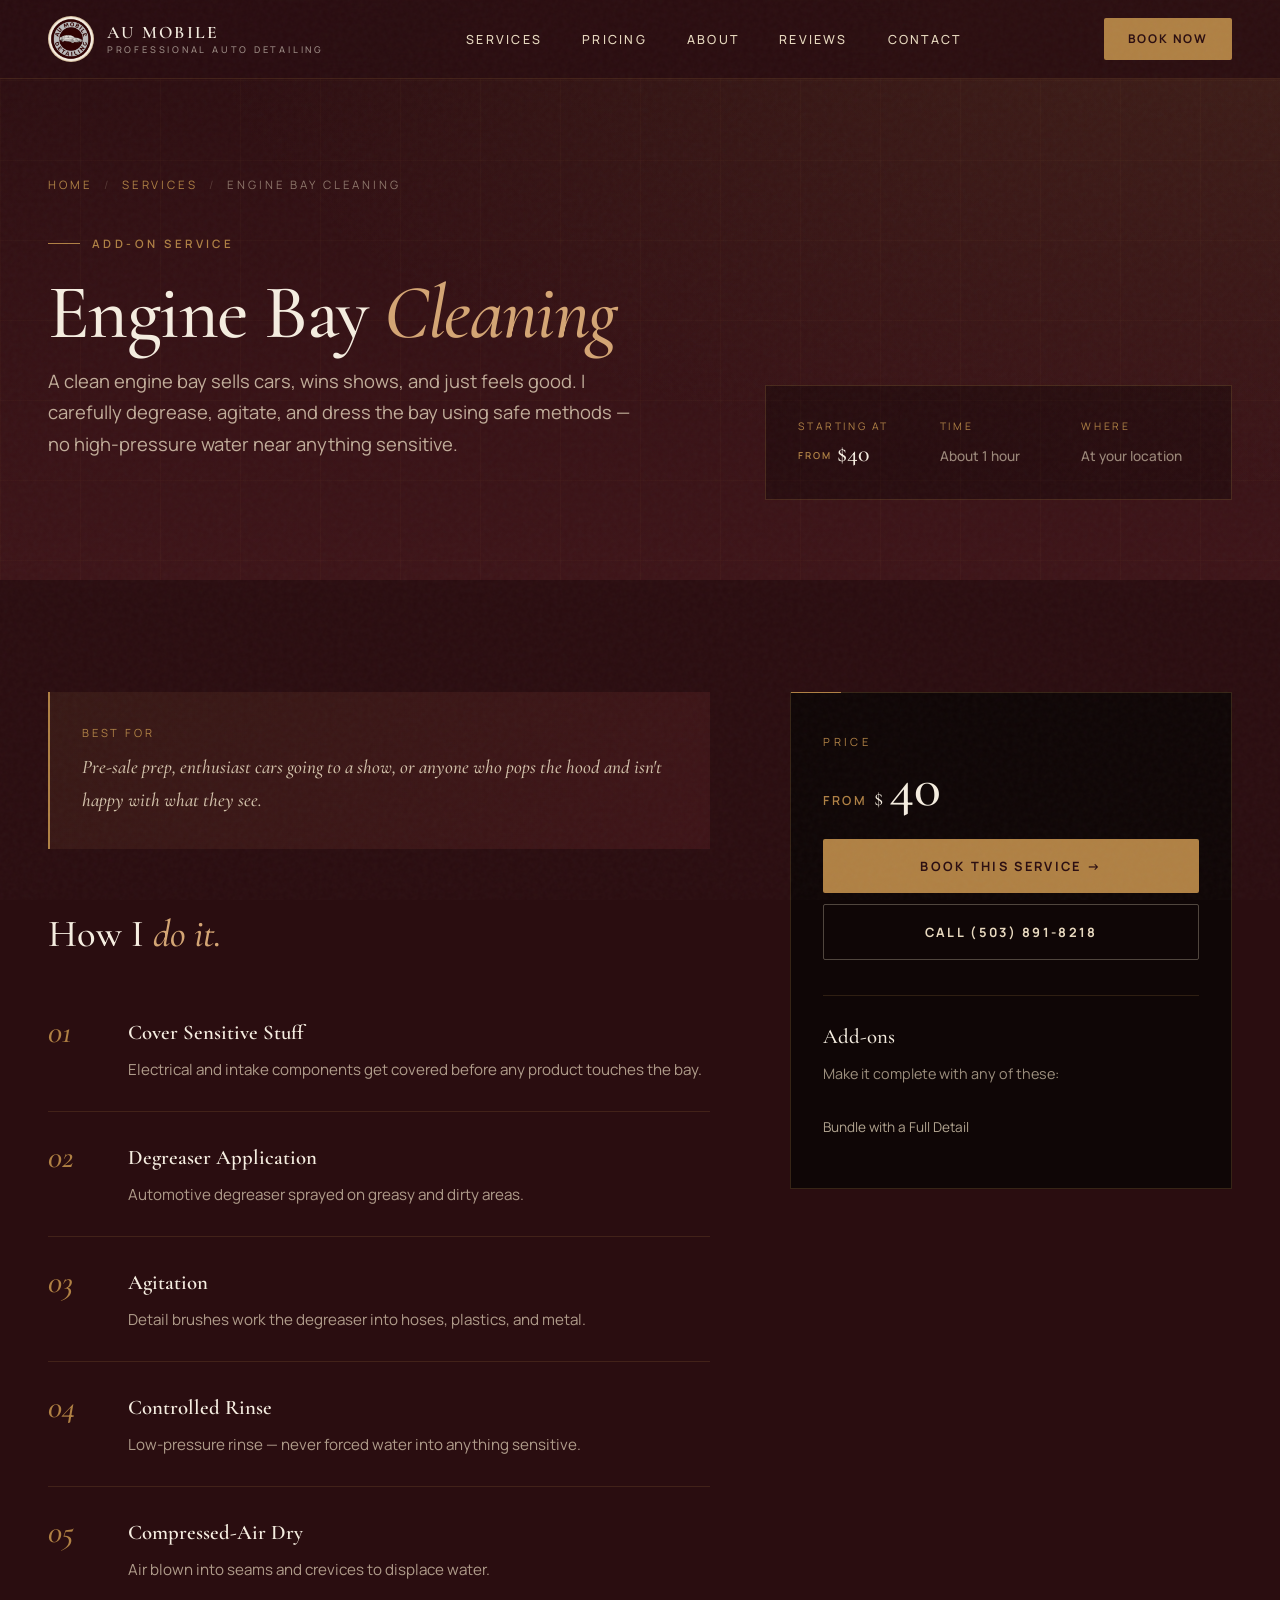
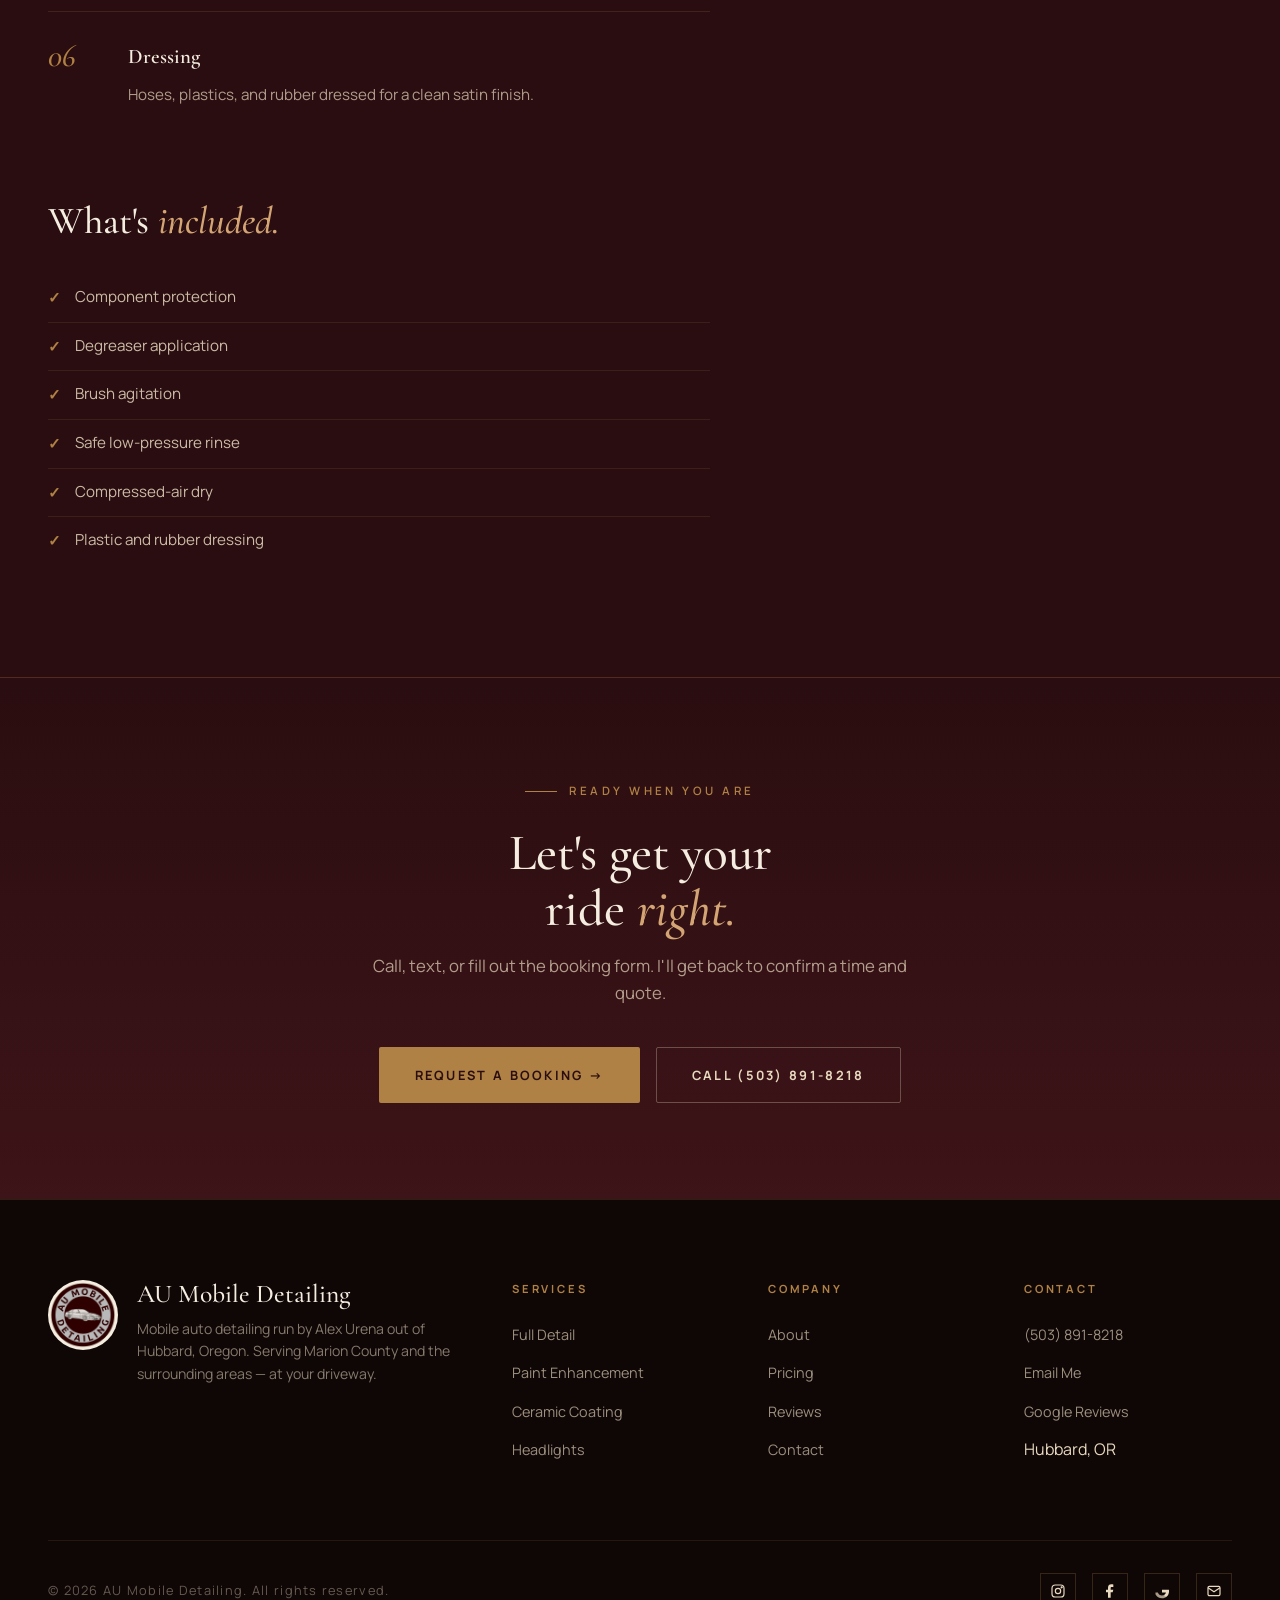
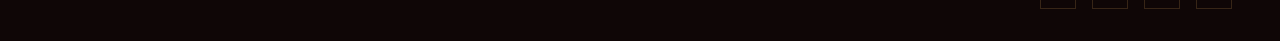
==== services/engine-bay.html @ 66390356 "Initial commit via Netlify [skip ci]" ====
<!DOCTYPE html>
<html lang="en">
<head>
<meta charset="UTF-8" />
<meta name="viewport" content="width=device-width, initial-scale=1.0" />
<title>Engine Bay Cleaning — AU Mobile Detailing</title>
<meta name="description" content="A clean engine bay sells cars, wins shows, and just feels good. I carefully degrease, agitate, and dress the bay using safe methods — no high-pressure..." />
<link rel="icon" type="image/png" href="../assets/logo.png">
<link rel="preconnect" href="https://fonts.googleapis.com">
<link rel="preconnect" href="https://fonts.gstatic.com" crossorigin>
<link href="https://fonts.googleapis.com/css2?family=Cormorant+Garamond:ital,wght@0,400;0,500;0,600;0,700;1,400;1,500&family=Manrope:wght@300;400;500;600;700;800&display=swap" rel="stylesheet">
<link rel="stylesheet" href="../assets/style.css">
<style>
  .page-hero {
    padding: 11rem 3rem 5rem;
    background:
      radial-gradient(ellipse at top right, rgba(176, 129, 68, 0.15), transparent 60%),
      linear-gradient(180deg, var(--maroon-deep) 0%, var(--maroon) 100%);
    position: relative;
    overflow: hidden;
  }
  .page-hero::before {
    content: '';
    position: absolute;
    inset: 0;
    background-image:
      linear-gradient(rgba(176,129,68,0.04) 1px, transparent 1px),
      linear-gradient(90deg, rgba(176,129,68,0.04) 1px, transparent 1px);
    background-size: 80px 80px;
    pointer-events: none;
  }
  .breadcrumb {
    font-size: 0.72rem;
    letter-spacing: 0.25em;
    text-transform: uppercase;
    color: rgba(232, 217, 191, 0.5);
    margin-bottom: 2rem;
    position: relative;
  }
  .breadcrumb a {
    color: var(--bronze);
    text-decoration: none;
    transition: color 0.3s;
  }
  .breadcrumb a:hover { color: var(--bronze-light); }
  .breadcrumb .sep { margin: 0 0.7rem; opacity: 0.4; }
  .page-hero-wrap {
    max-width: 1400px;
    margin: 0 auto;
    display: grid;
    grid-template-columns: 1.4fr 1fr;
    gap: 4rem;
    align-items: end;
    position: relative;
    z-index: 2;
  }
  .page-hero h1 {
    font-family: 'Cormorant Garamond', serif;
    font-size: clamp(2.8rem, 6vw, 5.5rem);
    line-height: 0.95;
    font-weight: 500;
    color: var(--bone);
    margin-bottom: 1rem;
    letter-spacing: -0.02em;
  }
  .page-hero h1 em { font-style: italic; color: var(--bronze-light); }
  .page-hero .lead {
    font-size: 1.15rem;
    color: rgba(232, 217, 191, 0.78);
    line-height: 1.7;
    max-width: 600px;
    margin-bottom: 2.5rem;
  }
  .page-hero-meta {
    display: grid;
    grid-template-columns: repeat(3, 1fr);
    gap: 1.5rem;
    padding: 2rem;
    background: rgba(0,0,0,0.3);
    border: 1px solid rgba(176, 129, 68, 0.25);
  }
  .meta-block .meta-label {
    font-size: 0.65rem;
    letter-spacing: 0.25em;
    text-transform: uppercase;
    color: var(--bronze);
    margin-bottom: 0.4rem;
  }
  .meta-block .meta-value {
    font-family: 'Cormorant Garamond', serif;
    font-size: 1.5rem;
    color: var(--bone);
    line-height: 1.1;
    font-weight: 500;
  }
  .meta-block .meta-value .small {
    font-size: 0.85rem;
    color: rgba(232, 217, 191, 0.6);
    font-family: 'Manrope', sans-serif;
  }
  .meta-block .meta-value .from {
    font-size: 0.6rem;
    color: var(--bronze);
    letter-spacing: 0.2em;
    text-transform: uppercase;
    font-family: 'Manrope', sans-serif;
    font-weight: 600;
    margin-right: 0.3rem;
    vertical-align: middle;
  }

  .content-section {
    padding: 7rem 3rem;
    background: var(--maroon-deep);
  }
  .content-grid {
    max-width: 1400px;
    margin: 0 auto;
    display: grid;
    grid-template-columns: 1.5fr 1fr;
    gap: 5rem;
    align-items: start;
  }
  .content-main h2 {
    font-family: 'Cormorant Garamond', serif;
    font-size: clamp(1.8rem, 3vw, 2.5rem);
    font-weight: 500;
    color: var(--bone);
    margin-bottom: 2rem;
    line-height: 1.1;
  }
  .content-main h2 em { font-style: italic; color: var(--bronze-light); }
  .content-main h2:not(:first-child) { margin-top: 4rem; }

  .ideal-for {
    padding: 2rem;
    background: linear-gradient(135deg, rgba(176, 129, 68, 0.1), rgba(90, 29, 34, 0.4));
    border-left: 2px solid var(--bronze);
    margin-bottom: 3rem;
  }
  .ideal-for .label {
    font-size: 0.7rem;
    letter-spacing: 0.25em;
    text-transform: uppercase;
    color: var(--bronze);
    margin-bottom: 0.6rem;
  }
  .ideal-for p {
    color: rgba(232, 217, 191, 0.88);
    line-height: 1.7;
    font-style: italic;
    font-family: 'Cormorant Garamond', serif;
    font-size: 1.2rem;
    font-weight: 500;
  }

  .process { list-style: none; counter-reset: step; }
  .process li {
    counter-increment: step;
    padding: 1.8rem 0 1.8rem 5rem;
    border-bottom: 1px solid rgba(176, 129, 68, 0.18);
    position: relative;
  }
  .process li:last-child { border-bottom: none; }
  .process li::before {
    content: counter(step, decimal-leading-zero);
    position: absolute;
    left: 0;
    top: 1.8rem;
    font-family: 'Cormorant Garamond', serif;
    font-style: italic;
    font-size: 2rem;
    color: var(--bronze);
    font-weight: 500;
    line-height: 1;
  }
  .process h4 {
    font-family: 'Cormorant Garamond', serif;
    font-size: 1.3rem;
    color: var(--bone);
    margin-bottom: 0.5rem;
    font-weight: 600;
  }
  .process p {
    color: rgba(232, 217, 191, 0.7);
    font-size: 0.95rem;
    line-height: 1.65;
  }

  .includes-list { list-style: none; }
  .includes-list li {
    padding: 0.7rem 0;
    border-bottom: 1px solid rgba(176, 129, 68, 0.15);
    color: rgba(232, 217, 191, 0.85);
    font-size: 0.95rem;
    display: flex;
    gap: 0.85rem;
    align-items: flex-start;
  }
  .includes-list li:last-child { border-bottom: none; }
  .includes-list li::before {
    content: '✓';
    color: var(--bronze);
    font-weight: 700;
    flex-shrink: 0;
    margin-top: 1px;
  }

  .sidebar {
    position: sticky;
    top: 100px;
    padding: 2.5rem 2rem;
    background: var(--ink);
    border: 1px solid rgba(176, 129, 68, 0.25);
  }
  .sidebar::before {
    content: '';
    position: absolute;
    top: -1px; left: 0;
    width: 50px;
    height: 1px;
    background: var(--bronze);
  }
  .sidebar .label {
    font-size: 0.7rem;
    letter-spacing: 0.3em;
    text-transform: uppercase;
    color: var(--bronze);
    margin-bottom: 0.5rem;
  }
  .sidebar .big-price {
    font-family: 'Cormorant Garamond', serif;
    display: flex;
    align-items: baseline;
    gap: 0.4rem;
    margin-bottom: 1.5rem;
    line-height: 1;
  }
  .sidebar .big-price .from {
    font-size: 0.78rem;
    color: var(--bronze);
    letter-spacing: 0.2em;
    text-transform: uppercase;
    font-family: 'Manrope', sans-serif;
    font-weight: 600;
  }
  .sidebar .big-price .dollar { font-size: 1.4rem; color: var(--bone); }
  .sidebar .big-price .num { font-size: 3.5rem; color: var(--bone); font-weight: 500; }
  .sidebar .quote-only {
    font-family: 'Cormorant Garamond', serif;
    font-style: italic;
    font-size: 1.6rem;
    color: var(--bone);
    margin-bottom: 1.5rem;
    line-height: 1.2;
  }

  .sidebar h4 {
    font-family: 'Cormorant Garamond', serif;
    font-size: 1.3rem;
    color: var(--bone);
    margin-bottom: 0.5rem;
    margin-top: 1.5rem;
    font-weight: 500;
  }
  .sidebar p {
    color: rgba(232, 217, 191, 0.65);
    font-size: 0.9rem;
    line-height: 1.6;
    margin-bottom: 1.5rem;
  }
  .sidebar .btn-primary, .sidebar .btn-secondary {
    width: 100%;
    justify-content: center;
    margin-bottom: 0.7rem;
  }
  .sidebar .pop-divider {
    margin: 1.5rem 0;
    height: 1px;
    background: rgba(176, 129, 68, 0.2);
  }
  .sidebar .addon-list {
    list-style: none;
    margin-top: 0.5rem;
  }
  .sidebar .addon-list li {
    padding: 0.55rem 0;
    border-bottom: 1px solid rgba(176, 129, 68, 0.12);
    font-size: 0.85rem;
    color: rgba(232, 217, 191, 0.75);
  }
  .sidebar .addon-list li:last-child { border-bottom: none; }

  .page-cta {
    background: linear-gradient(180deg, var(--maroon-deep), var(--maroon));
    padding: 6rem 3rem;
    text-align: center;
    border-top: 1px solid rgba(176, 129, 68, 0.2);
  }
  .page-cta h2 {
    font-family: 'Cormorant Garamond', serif;
    font-size: clamp(2rem, 4vw, 3.5rem);
    font-weight: 500;
    color: var(--bone);
    margin-bottom: 1rem;
    line-height: 1.1;
  }
  .page-cta h2 em { font-style: italic; color: var(--bronze-light); }
  .page-cta p {
    color: rgba(232, 217, 191, 0.7);
    margin-bottom: 2.5rem;
    max-width: 560px;
    margin-left: auto;
    margin-right: auto;
    font-size: 1.05rem;
  }
  .page-cta-actions {
    display: flex;
    gap: 1rem;
    justify-content: center;
    flex-wrap: wrap;
  }

  @media (max-width: 900px) {
    .page-hero { padding: 8rem 1.25rem 4rem; }
    .page-hero-wrap { grid-template-columns: 1fr; gap: 2rem; }
    .page-hero-meta { grid-template-columns: 1fr; gap: 1rem; padding: 1.5rem; }
    .content-section { padding: 4rem 1.25rem; }
    .content-grid { grid-template-columns: 1fr; gap: 3rem; }
    .sidebar { position: static; }
    .process li { padding-left: 4rem; }
    .page-cta { padding: 4rem 1.25rem; }
  }
</style>
</head>
<body>

<nav id="nav">
  <a href="../index.html" class="nav-brand">
    <img src="../assets/logo.png" alt="AU Mobile Detailing">
    <div class="nav-brand-text">
      AU <span>Mobile</span><br>
      <small>Professional Auto Detailing</small>
    </div>
  </a>
  <ul class="nav-links" id="navLinks">
    <li><a href="../index.html#services">Services</a></li>
    <li><a href="../index.html#pricing">Pricing</a></li>
    <li><a href="../index.html#about">About</a></li>
    <li><a href="../index.html#reviews">Reviews</a></li>
    <li><a href="../index.html#book">Contact</a></li>
  </ul>
  <a href="../index.html#book" class="nav-cta">Book Now</a>
  <button class="menu-toggle" id="menuToggle">☰</button>
</nav>

<section class="page-hero">
  <div class="page-hero-wrap">
    <div>
      <div class="breadcrumb"><a href="../index.html">Home</a><span class="sep">/</span><a href="../index.html#services">Services</a><span class="sep">/</span>Engine Bay Cleaning</div>
      <div class="eyebrow">Add-On Service</div>
      <h1>Engine Bay <em>Cleaning</em></h1>
      <p class="lead">A clean engine bay sells cars, wins shows, and just feels good. I carefully degrease, agitate, and dress the bay using safe methods — no high-pressure water near anything sensitive.</p>
    </div>
    <div class="page-hero-meta">
      <div class="meta-block">
        <div class="meta-label">Starting at</div>
        <div class="meta-value"><span class="from">from</span>$40</div>
      </div>
      <div class="meta-block">
        <div class="meta-label">Time</div>
        <div class="meta-value"><span class="small">About 1 hour</span></div>
      </div>
      <div class="meta-block">
        <div class="meta-label">Where</div>
        <div class="meta-value"><span class="small">At your location</span></div>
      </div>
    </div>
  </div>
</section>

<section class="content-section">
  <div class="content-grid">
    <div class="content-main">
      <div class="ideal-for">
        <div class="label">Best for</div>
        <p>Pre-sale prep, enthusiast cars going to a show, or anyone who pops the hood and isn't happy with what they see.</p>
      </div>

      <h2>How I <em>do it.</em></h2>
      <ol class="process">
        <li><h4>Cover Sensitive Stuff</h4><p>Electrical and intake components get covered before any product touches the bay.</p></li>
        <li><h4>Degreaser Application</h4><p>Automotive degreaser sprayed on greasy and dirty areas.</p></li>
        <li><h4>Agitation</h4><p>Detail brushes work the degreaser into hoses, plastics, and metal.</p></li>
        <li><h4>Controlled Rinse</h4><p>Low-pressure rinse — never forced water into anything sensitive.</p></li>
        <li><h4>Compressed-Air Dry</h4><p>Air blown into seams and crevices to displace water.</p></li>
        <li><h4>Dressing</h4><p>Hoses, plastics, and rubber dressed for a clean satin finish.</p></li>
      </ol>

      <h2>What's <em>included.</em></h2>
      <ul class="includes-list">
        <li>Component protection</li>
        <li>Degreaser application</li>
        <li>Brush agitation</li>
        <li>Safe low-pressure rinse</li>
        <li>Compressed-air dry</li>
        <li>Plastic and rubber dressing</li>
      </ul>
    </div>

    <aside class="sidebar">
      <div class="label">Price</div>
      <div class="big-price">
        <span class="from">from</span>
        <span class="dollar">$</span>
        <span class="num">40</span>
      </div>
      <a href="../index.html#book" class="btn-primary">Book This Service →</a>
      <a href="tel:5038918218" class="btn-secondary">Call (503) 891-8218</a>

      <div class="pop-divider"></div>

      <h4>Add-ons</h4>
      <p>Make it complete with any of these:</p>
      <ul class="addon-list">
        <li>Bundle with a Full Detail</li>
      </ul>
    </aside>
  </div>
</section>

<section class="page-cta">
  <div class="eyebrow" style="justify-content: center; display: inline-flex;">Ready when you are</div>
  <h2>Let's get your<br>ride <em>right.</em></h2>
  <p>Call, text, or fill out the booking form. I'll get back to confirm a time and quote.</p>
  <div class="page-cta-actions">
    <a href="../index.html#book" class="btn-primary">Request a Booking →</a>
    <a href="tel:5038918218" class="btn-secondary">Call (503) 891-8218</a>
  </div>
</section>

<footer>
  <div class="footer-top">
    <div class="footer-brand">
      <img src="../assets/logo.png" alt="AU Mobile Detailing">
      <div>
        <h3>AU <em>Mobile</em> Detailing</h3>
        <p>Mobile auto detailing run by Alex Urena out of Hubbard, Oregon. Serving Marion County and the surrounding areas — at your driveway.</p>
      </div>
    </div>
    <div class="footer-col">
      <h4>Services</h4>
      <ul>
        <li><a href="full-detail.html">Full Detail</a></li>
        <li><a href="paint-correction.html">Paint Enhancement</a></li>
        <li><a href="ceramic-coating.html">Ceramic Coating</a></li>
        <li><a href="headlight-restoration.html">Headlights</a></li>
      </ul>
    </div>
    <div class="footer-col">
      <h4>Company</h4>
      <ul>
        <li><a href="../index.html#about">About</a></li>
        <li><a href="../index.html#pricing">Pricing</a></li>
        <li><a href="../index.html#reviews">Reviews</a></li>
        <li><a href="../index.html#book">Contact</a></li>
      </ul>
    </div>
    <div class="footer-col">
      <h4>Contact</h4>
      <ul>
        <li><a href="tel:5038918218">(503) 891-8218</a></li>
        <li><a href="mailto:aumobiledetailing1@gmail.com">Email Me</a></li>
        <li><a href="https://share.google/s7UdCYcr3obEj5vlN" target="_blank" rel="noopener">Google Reviews</a></li>
        <li>Hubbard, OR</li>
      </ul>
    </div>
  </div>
  <div class="footer-bottom">
    <p>© <span id="year"></span> AU Mobile Detailing. All rights reserved.</p>
    <div class="socials">
      <a href="https://instagram.com/au.mobiledetailing" target="_blank" rel="noopener" aria-label="Instagram">
        <svg width="16" height="16" viewBox="0 0 24 24" fill="none" stroke="currentColor" stroke-width="1.8"><rect x="3" y="3" width="18" height="18" rx="5"/><circle cx="12" cy="12" r="4"/><circle cx="17.5" cy="6.5" r="0.8" fill="currentColor"/></svg>
      </a>
      <a href="https://facebook.com/au.mobiledetailing" target="_blank" rel="noopener" aria-label="Facebook">
        <svg width="16" height="16" viewBox="0 0 24 24" fill="currentColor"><path d="M13 22v-8h3l1-4h-4V7.5c0-1.1.4-1.5 1.5-1.5H17V2.3c-.6-.1-1.7-.3-3-.3-3 0-5 1.8-5 5v3H6v4h3v8h4z"/></svg>
      </a>
      <a href="https://share.google/s7UdCYcr3obEj5vlN" target="_blank" rel="noopener" aria-label="Google Reviews">
        <svg width="16" height="16" viewBox="0 0 24 24"><path fill="currentColor" d="M22.56 12.25c0-.78-.07-1.53-.2-2.25H12v4.26h5.92c-.26 1.37-1.04 2.53-2.21 3.31v2.77h3.57c2.08-1.92 3.28-4.74 3.28-8.09z"/><path fill="currentColor" d="M12 23c2.97 0 5.46-.98 7.28-2.66l-3.57-2.77c-.98.66-2.23 1.06-3.71 1.06-2.86 0-5.29-1.93-6.16-4.53H2.18v2.84C3.99 20.53 7.7 23 12 23z" opacity="0.7"/></svg>
      </a>
      <a href="mailto:aumobiledetailing1@gmail.com" aria-label="Email">
        <svg width="16" height="16" viewBox="0 0 24 24" fill="none" stroke="currentColor" stroke-width="1.8"><rect x="3" y="5" width="18" height="14" rx="2"/><path d="M3 7l9 6 9-6"/></svg>
      </a>
    </div>
  </div>
</footer>

<script>
  document.getElementById('year').textContent = new Date().getFullYear();
  const nav = document.getElementById('nav');
  window.addEventListener('scroll', () => {
    nav.classList.toggle('scrolled', window.scrollY > 30);
  });
  document.getElementById('menuToggle').addEventListener('click', () => {
    document.getElementById('navLinks').classList.toggle('open');
  });
  document.querySelectorAll('.nav-links a').forEach(a => {
    a.addEventListener('click', () => document.getElementById('navLinks').classList.remove('open'));
  });
</script>

</body>
</html>
---- assets/style.css ----
/* ==========================================================================
   AU MOBILE DETAILING — Shared styles
   ========================================================================== */

:root {
  --maroon-deep: #2a0d10;
  --maroon: #3d1418;
  --maroon-light: #5a1d22;
  --bronze: #b08144;
  --bronze-light: #d4a574;
  --bronze-dim: #8a6533;
  --cream: #e8d9bf;
  --bone: #f5ede0;
  --ink: #0f0606;
}

* { margin: 0; padding: 0; box-sizing: border-box; }
html { scroll-behavior: smooth; }
body {
  font-family: 'Manrope', sans-serif;
  background: var(--maroon-deep);
  color: var(--cream);
  line-height: 1.6;
  overflow-x: hidden;
}
body::before {
  content: '';
  position: fixed;
  inset: 0;
  pointer-events: none;
  z-index: 1000;
  opacity: 0.035;
  background-image: url("data:image/svg+xml,%3Csvg viewBox='0 0 200 200' xmlns='http://www.w3.org/2000/svg'%3E%3Cfilter id='n'%3E%3CfeTurbulence type='fractalNoise' baseFrequency='0.9' numOctaves='3'/%3E%3C/filter%3E%3Crect width='100%25' height='100%25' filter='url(%23n)'/%3E%3C/svg%3E");
}
img { max-width: 100%; display: block; }

/* ===== NAV ===== */
nav {
  position: fixed;
  top: 0; left: 0; right: 0;
  z-index: 100;
  padding: 1rem 3rem;
  background: rgba(42, 13, 16, 0.88);
  backdrop-filter: blur(14px);
  -webkit-backdrop-filter: blur(14px);
  border-bottom: 1px solid rgba(176, 129, 68, 0.18);
  display: flex;
  justify-content: space-between;
  align-items: center;
  transition: padding 0.3s ease;
}
nav.scrolled { padding: 0.7rem 3rem; }

.nav-brand {
  display: flex;
  align-items: center;
  gap: 0.8rem;
  text-decoration: none;
}
.nav-brand img {
  width: 46px; height: 46px;
  border-radius: 50%;
  background: var(--bone);
  border: 1px solid rgba(176, 129, 68, 0.4);
}
.nav-brand-text {
  font-family: 'Cormorant Garamond', serif;
  font-size: 1.1rem;
  font-weight: 600;
  letter-spacing: 0.13em;
  color: var(--bone);
  text-transform: uppercase;
  line-height: 1.1;
}
.nav-brand-text span { color: var(--bone); font-style: normal; font-weight: 600; }
.nav-brand-text small {
  display: block;
  font-family: 'Manrope', sans-serif;
  font-size: 0.58rem;
  letter-spacing: 0.3em;
  color: rgba(245, 237, 224, 0.55);
  margin-top: 3px;
  font-weight: 500;
  font-style: normal;
}

.nav-links { display: flex; gap: 2.5rem; list-style: none; }
.nav-links a {
  color: var(--cream);
  text-decoration: none;
  font-size: 0.78rem;
  font-weight: 500;
  text-transform: uppercase;
  letter-spacing: 0.18em;
  position: relative;
  transition: color 0.3s;
}
.nav-links a:hover { color: var(--bronze-light); }
.nav-links a::after {
  content: '';
  position: absolute;
  bottom: -6px; left: 0;
  width: 0; height: 1px;
  background: var(--bronze);
  transition: width 0.3s;
}
.nav-links a:hover::after { width: 100%; }

.nav-cta {
  background: var(--bronze);
  color: var(--maroon-deep);
  padding: 0.7rem 1.5rem;
  border-radius: 2px;
  font-size: 0.75rem;
  font-weight: 700;
  text-decoration: none;
  text-transform: uppercase;
  letter-spacing: 0.15em;
  transition: all 0.3s;
}
.nav-cta:hover {
  background: var(--bronze-light);
  transform: translateY(-1px);
  box-shadow: 0 8px 24px rgba(176, 129, 68, 0.35);
}

.menu-toggle { display: none; background: none; border: none; color: var(--cream); font-size: 1.5rem; cursor: pointer; }

/* ===== BUTTONS ===== */
.btn-primary, .btn-secondary {
  padding: 1.05rem 2.2rem;
  border-radius: 2px;
  font-size: 0.8rem;
  font-weight: 700;
  text-decoration: none;
  text-transform: uppercase;
  letter-spacing: 0.18em;
  transition: all 0.3s;
  display: inline-flex;
  align-items: center;
  gap: 0.6rem;
  cursor: pointer;
  border: none;
  font-family: inherit;
}
.btn-primary {
  background: var(--bronze);
  color: var(--maroon-deep);
}
.btn-primary:hover {
  background: var(--bronze-light);
  transform: translateY(-2px);
  box-shadow: 0 12px 32px rgba(176, 129, 68, 0.4);
}
.btn-secondary {
  background: transparent;
  color: var(--cream);
  border: 1px solid rgba(232, 217, 191, 0.3);
}
.btn-secondary:hover {
  border-color: var(--bronze);
  color: var(--bronze-light);
}

/* ===== SECTIONS ===== */
section { padding: 8rem 3rem; position: relative; }
.container { max-width: 1400px; margin: 0 auto; }

.eyebrow {
  display: inline-flex;
  align-items: center;
  gap: 0.75rem;
  font-size: 0.72rem;
  font-weight: 600;
  letter-spacing: 0.3em;
  text-transform: uppercase;
  color: var(--bronze);
  margin-bottom: 1.5rem;
}
.eyebrow::before {
  content: '';
  width: 32px;
  height: 1px;
  background: var(--bronze);
}

.section-head { margin-bottom: 5rem; max-width: 720px; }
.section-head h2 {
  font-family: 'Cormorant Garamond', serif;
  font-size: clamp(2.5rem, 5vw, 4.5rem);
  font-weight: 500;
  line-height: 1;
  letter-spacing: -0.02em;
  color: var(--bone);
  margin-bottom: 1.5rem;
}
.section-head h2 em { font-style: italic; color: var(--bronze-light); }
.section-head p {
  font-size: 1.05rem;
  color: rgba(232, 217, 191, 0.7);
  line-height: 1.7;
}

/* ===== ANIMATIONS ===== */
@keyframes slideUp {
  from { opacity: 0; transform: translateY(40px); }
  to { opacity: 1; transform: translateY(0); }
}
@keyframes rotate {
  from { transform: rotate(0); }
  to { transform: rotate(360deg); }
}
@keyframes scrollPulse {
  0%, 100% { opacity: 0.3; transform: scaleY(1); }
  50% { opacity: 1; transform: scaleY(1.2); }
}
.reveal {
  opacity: 0;
  transform: translateY(30px);
  transition: opacity 0.8s ease, transform 0.8s ease;
}
.reveal.visible { opacity: 1; transform: translateY(0); }

/* ===== FOOTER ===== */
footer {
  background: var(--ink);
  padding: 5rem 3rem 2rem;
  border-top: 1px solid rgba(176, 129, 68, 0.2);
}
.footer-top {
  display: grid;
  grid-template-columns: 2fr 1fr 1fr 1fr;
  gap: 3rem;
  max-width: 1400px;
  margin: 0 auto 4rem;
}
.footer-brand { display: flex; gap: 1.2rem; align-items: flex-start; }
.footer-brand img {
  width: 70px; height: 70px;
  border-radius: 50%;
  background: var(--bone);
  flex-shrink: 0;
}
.footer-brand h3 {
  font-family: 'Cormorant Garamond', serif;
  font-size: 1.6rem;
  color: var(--bone);
  margin-bottom: 0.6rem;
  font-weight: 500;
  line-height: 1.1;
}
.footer-brand h3 em { font-style: normal; color: var(--bone); }
.footer-brand p {
  color: rgba(232, 217, 191, 0.55);
  font-size: 0.88rem;
  line-height: 1.6;
}
.footer-col h4 {
  font-size: 0.7rem;
  text-transform: uppercase;
  letter-spacing: 0.25em;
  color: var(--bronze);
  margin-bottom: 1.5rem;
}
.footer-col ul { list-style: none; }
.footer-col li { margin-bottom: 0.8rem; }
.footer-col a {
  color: rgba(232, 217, 191, 0.65);
  text-decoration: none;
  font-size: 0.9rem;
  transition: color 0.3s;
}
.footer-col a:hover { color: var(--bronze-light); }
.footer-bottom {
  max-width: 1400px;
  margin: 0 auto;
  padding-top: 2rem;
  border-top: 1px solid rgba(176, 129, 68, 0.15);
  display: flex;
  justify-content: space-between;
  align-items: center;
  flex-wrap: wrap;
  gap: 1rem;
}
.footer-bottom p { font-size: 0.8rem; color: rgba(232, 217, 191, 0.4); letter-spacing: 0.1em; }
.socials { display: flex; gap: 1rem; }
.socials a {
  width: 36px; height: 36px;
  border: 1px solid rgba(176, 129, 68, 0.25);
  display: flex;
  align-items: center;
  justify-content: center;
  color: var(--cream);
  text-decoration: none;
  transition: all 0.3s;
}
.socials a:hover {
  background: var(--bronze);
  color: var(--maroon-deep);
  border-color: var(--bronze);
}

/* ===== RESPONSIVE NAV/FOOTER ===== */
@media (max-width: 900px) {
  nav { padding: 0.85rem 1.25rem; }
  nav.scrolled { padding: 0.7rem 1.25rem; }
  .nav-brand img { width: 38px; height: 38px; }
  .nav-brand-text { font-size: 0.95rem; }
  .nav-brand-text small { font-size: 0.5rem; letter-spacing: 0.25em; }
  .nav-links { display: none; }
  .menu-toggle { display: block; }
  .nav-links.open {
    display: flex;
    position: absolute;
    top: 100%; left: 0; right: 0;
    flex-direction: column;
    background: var(--maroon-deep);
    padding: 2rem;
    gap: 1.5rem;
    border-bottom: 1px solid rgba(176, 129, 68, 0.2);
  }
  .nav-cta { display: none; }

  section { padding: 5rem 1.25rem; }
  footer { padding: 4rem 1.5rem 2rem; }
  .footer-top { grid-template-columns: 1fr 1fr; gap: 2rem; }
  .footer-brand { grid-column: 1 / -1; }
}
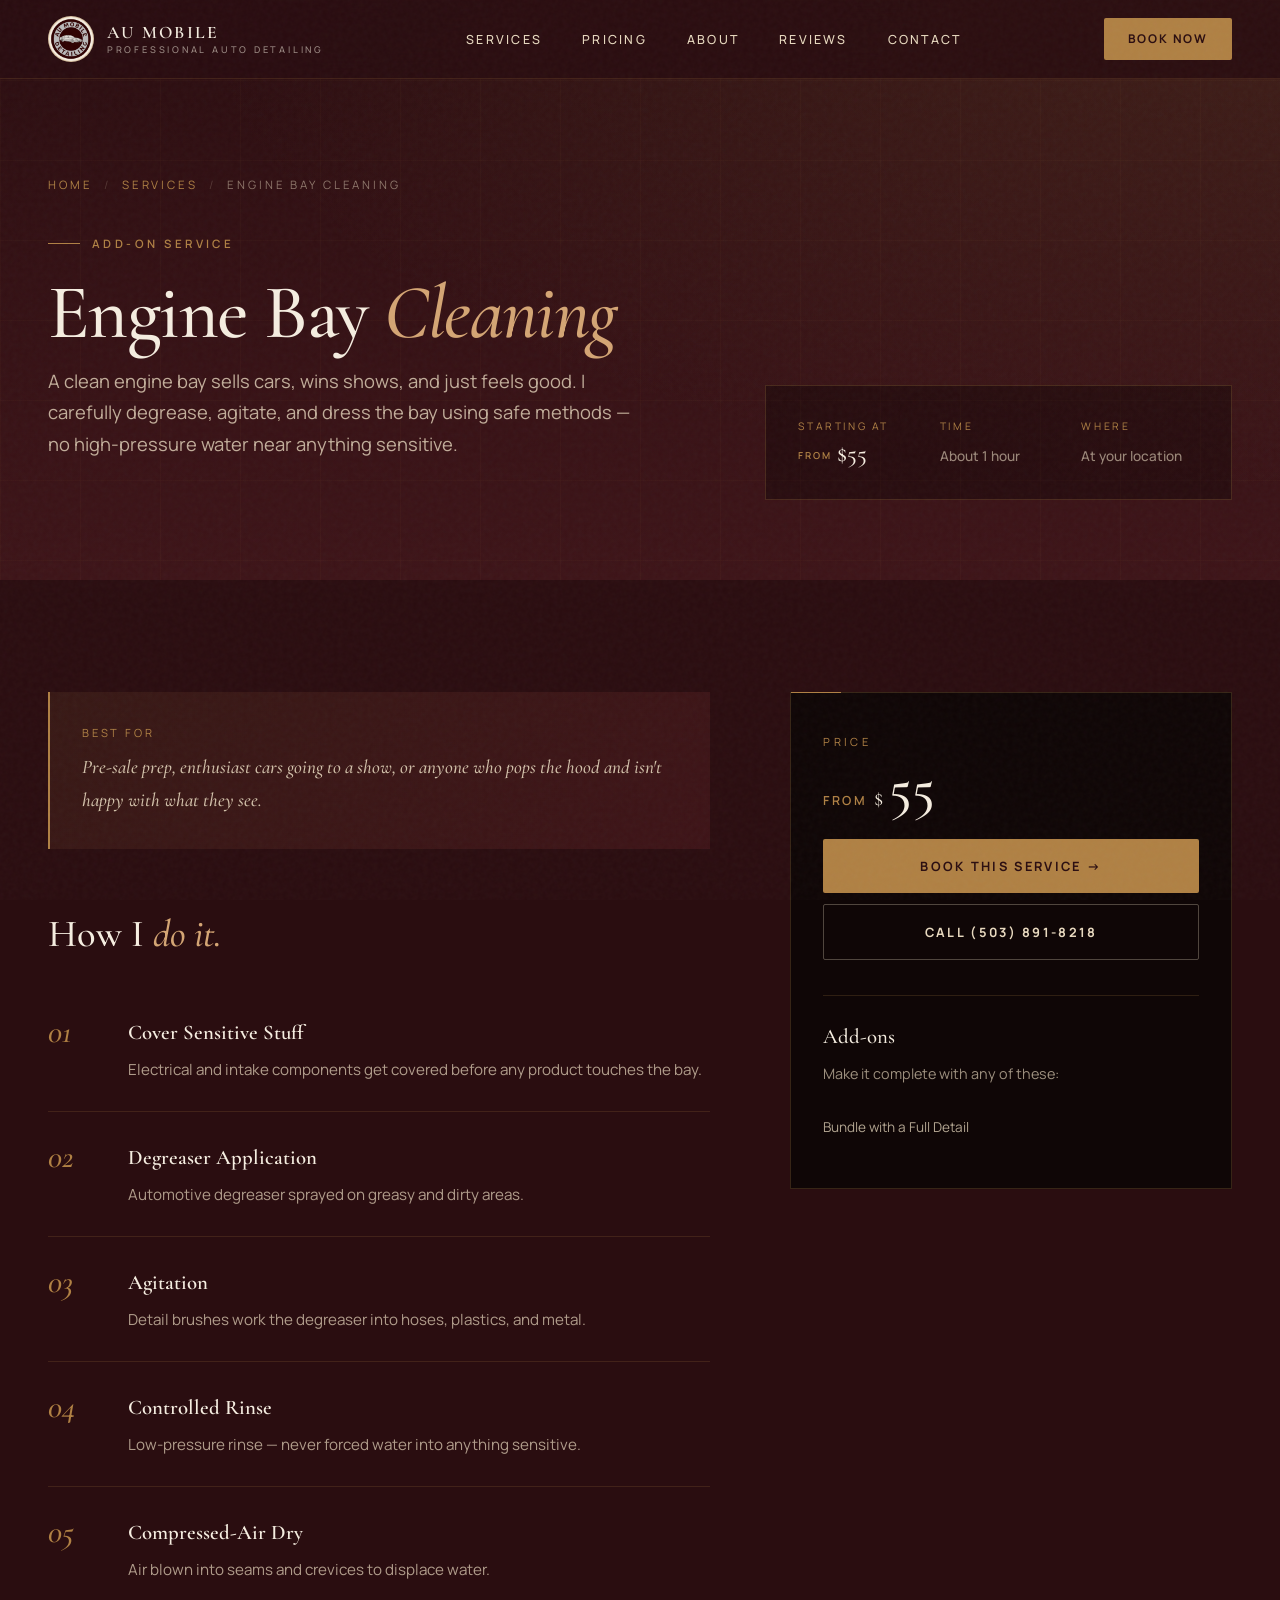
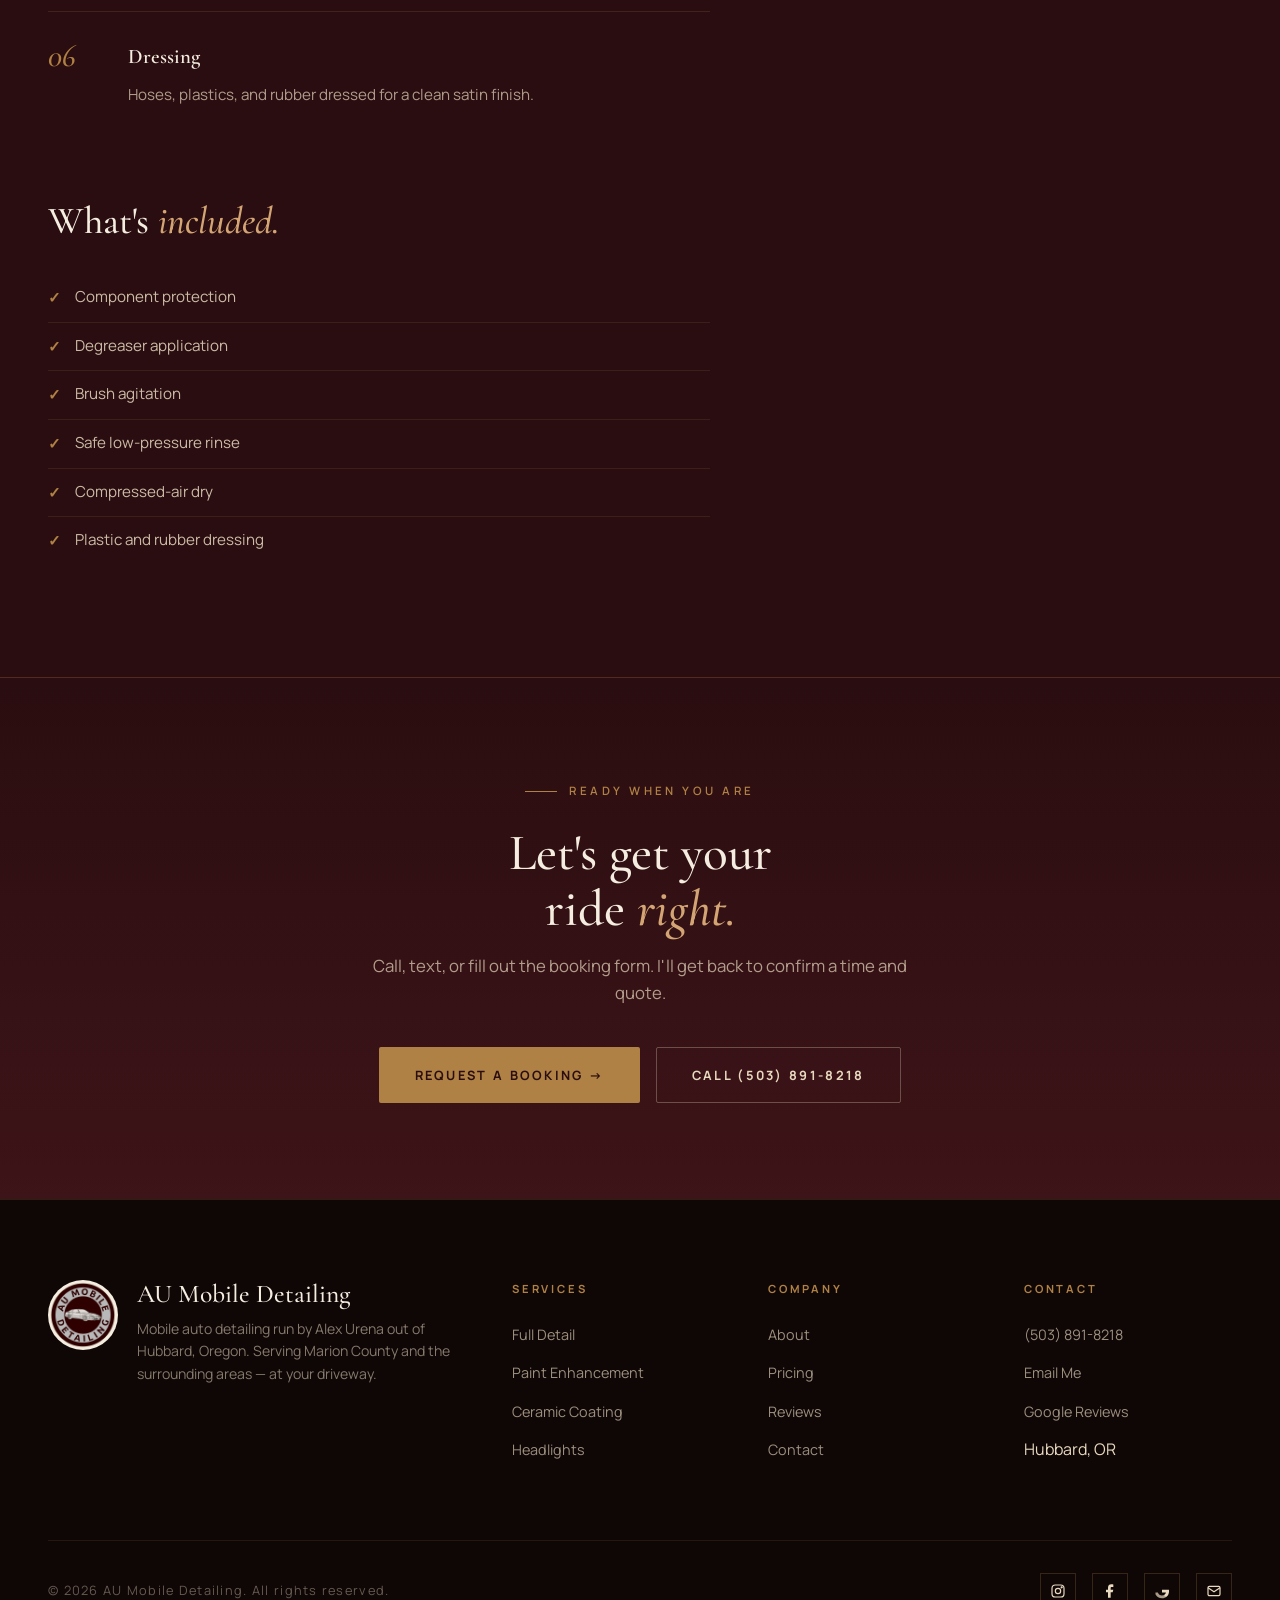
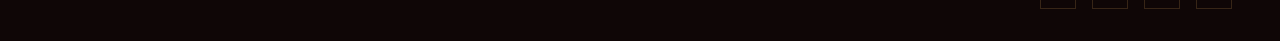
==== commit 01f82885: "Updating price from 40 to 55 for engine bay cleaning" ====
--- a/services/engine-bay.html
+++ b/services/engine-bay.html
@@ -365,7 +365,7 @@
     <div class="page-hero-meta">
       <div class="meta-block">
         <div class="meta-label">Starting at</div>
-        <div class="meta-value"><span class="from">from</span>$40</div>
+        <div class="meta-value"><span class="from">from</span>$55</div>
       </div>
       <div class="meta-block">
         <div class="meta-label">Time</div>
@@ -413,7 +413,7 @@
       <div class="big-price">
         <span class="from">from</span>
         <span class="dollar">$</span>
-        <span class="num">40</span>
+        <span class="num">55</span>
       </div>
       <a href="../index.html#book" class="btn-primary">Book This Service →</a>
       <a href="tel:5038918218" class="btn-secondary">Call (503) 891-8218</a>
